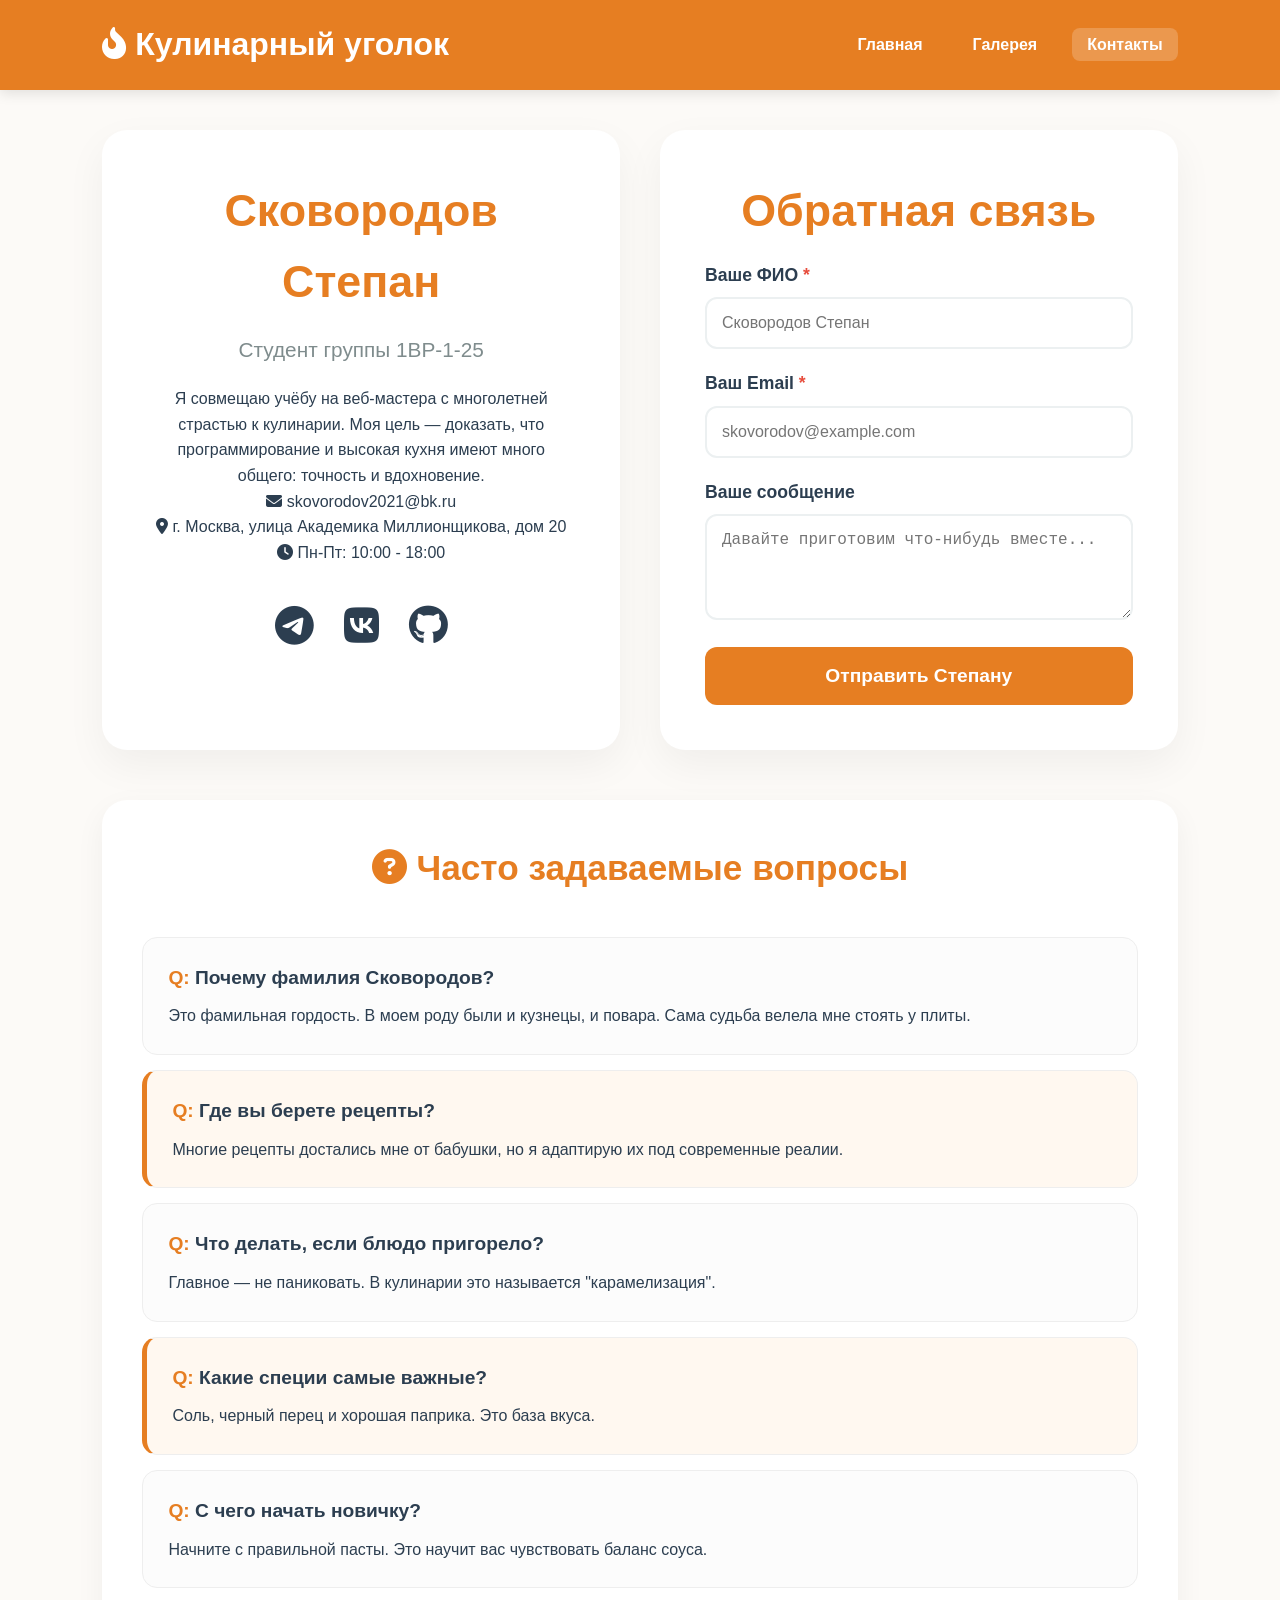
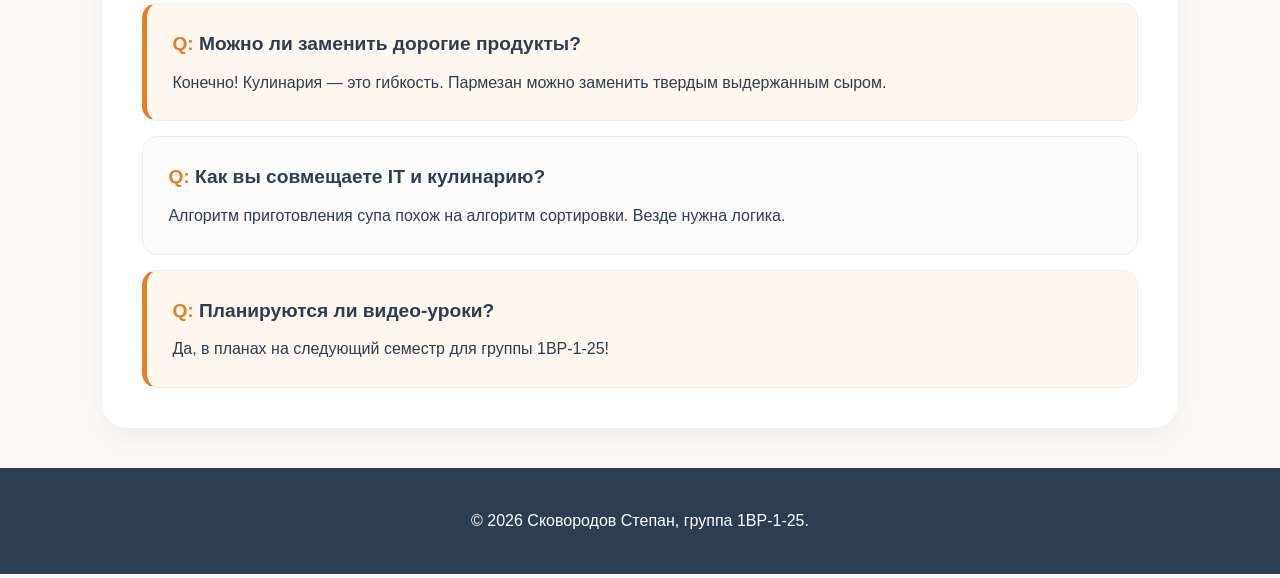
==== contacts.html @ 587f584c "Add files via upload" ====
<!DOCTYPE html>
<html lang="ru">
<head>
    <meta charset="UTF-8">
    <meta name="viewport" content="width=device-width, initial-scale=1.0">
    <title>Контакты — Сковородов Степан</title>
    <link rel="stylesheet" href="style.css">
    <link rel="stylesheet" href="https://cdnjs.cloudflare.com/ajax/libs/font-awesome/6.4.0/css/all.min.css">
</head>
<body>
    <header class="main-header">
        <div class="logo">
            <h1><i class="fas fa-fire-alt"></i> Кулинарный уголок</h1>
        </div>
        <nav class="main-nav">
            <ul class="nav-links">
                <li><a href="index.html">Главная</a></li>
                <li><a href="gallery.html">Галерея</a></li>
                <li><a href="contacts.html" class="active">Контакты</a></li>
            </ul>
        </nav>
    </header>
    <main>
        <div class="contacts-container">
            <section class="contact-card">
                <h2 class="name-title">Сковородов Степан</h2>
                <p class="group-badge">Студент группы 1ВР-1-25</p>
                <div class="bio-text">
                    <p>Я совмещаю учёбу на веб-мастера с многолетней страстью к кулинарии. Моя цель — доказать, что программирование и высокая кухня имеют много общего: точность и вдохновение.</p>
                </div>
                <div class="detailed-contacts">
                    <p><i class="fas fa-envelope"></i> skovorodov2021@bk.ru</p>
                    <p><i class="fas fa-map-marker-alt"></i> г. Москва, улица Академика Миллионщикова, дом 20</p>
                    <p><i class="fas fa-clock"></i> Пн-Пт: 10:00 - 18:00</p>
                </div>
                <div class="large-icons">
                    <div class="large-icons">
    <!-- Ссылка на Телеграм -->
    <a href="https://t.me/твой_логин" target="_blank"><i class="fab fa-telegram"></i></a>
    
    <!-- Ссылка на ВК -->
    <a href="https://vk.com/твой_id" target="_blank"><i class="fab fa-vk"></i></a>
    
    <!-- Ссылка на GitHub (ИСПРАВЛЕННАЯ) -->
    <a href="https://github.com/твой_логин_на_гитхабе" target="_blank" rel="noopener noreferrer">
        <i class="fab fa-github"></i>
    </a>
</div>
                </div>
            </section>
            <section class="contact-form-section">
                <h2>Обратная связь</h2>
                <form class="feedback-form">
                    <div class="form-group">
                        <label class="required">Ваше ФИО</label>
                        <input type="text" placeholder="Сковородов Степан" required>
                    </div>
                    <div class="form-group">
                        <label class="required">Ваш Email</label>
                        <input type="email" placeholder="skovorodov@example.com" required>
                    </div>
                    <div class="form-group">
                        <label>Ваше сообщение</label>
                        <textarea rows="4" placeholder="Давайте приготовим что-нибудь вместе..."></textarea>
                    </div>
                    <button type="submit" class="submit-btn">Отправить Степану</button>
                </form>
            </section>
        </div>
        <section class="faq-section">
            <h2 class="faq-title"><i class="fas fa-question-circle"></i> Часто задаваемые вопросы</h2>
            <div class="faq-list">
                <div class="faq-item"><h4>Почему фамилия Сковородов?</h4><p>Это фамильная гордость. В моем роду были и кузнецы, и повара. Сама судьба велела мне стоять у плиты.</p></div>
                <div class="faq-item"><h4>Где вы берете рецепты?</h4><p>Многие рецепты достались мне от бабушки, но я адаптирую их под современные реалии.</p></div>
                <div class="faq-item"><h4>Что делать, если блюдо пригорело?</h4><p>Главное — не паниковать. В кулинарии это называется "карамелизация".</p></div>
                <div class="faq-item"><h4>Какие специи самые важные?</h4><p>Соль, черный перец и хорошая паприка. Это база вкуса.</p></div>
                <div class="faq-item"><h4>С чего начать новичку?</h4><p>Начните с правильной пасты. Это научит вас чувствовать баланс соуса.</p></div>
                <div class="faq-item"><h4>Можно ли заменить дорогие продукты?</h4><p>Конечно! Кулинария — это гибкость. Пармезан можно заменить твердым выдержанным сыром.</p></div>
                <div class="faq-item"><h4>Как вы совмещаете IT и кулинарию?</h4><p>Алгоритм приготовления супа похож на алгоритм сортировки. Везде нужна логика.</p></div>
                <div class="faq-item"><h4>Планируются ли видео-уроки?</h4><p>Да, в планах на следующий семестр для группы 1ВР-1-25!</p></div>
            </div>
        </section>
    </main>
    <footer>
        <p>© 2026 Сковородов Степан, группа 1ВР-1-25.</p>
    </footer>
</body>
</html>
---- style.css ----
* { margin: 0; padding: 0; box-sizing: border-box; }
body { font-family: 'Verdana', sans-serif; background-color: #fcfaf7; color: #2c3e50; line-height: 1.6; }
::selection { background-color: #e67e22; color: white; }

.main-header {
    display: flex; justify-content: space-between; align-items: center;
    padding: 1.2rem 8%; background-color: #e67e22; color: white;
    box-shadow: 0 4px 12px rgba(0,0,0,0.1); position: sticky; top: 0; z-index: 1000;
}
.nav-links { display: flex; list-style: none; gap: 20px; }
.nav-links a { color: white; text-decoration: none; font-weight: bold; padding: 8px 15px; transition: 0.3s; }
.nav-links a.active, .nav-links a:hover { background: rgba(255,255,255,0.2); border-radius: 8px; }

main { padding: 40px 8%; }
.hero { text-align: center; background: white; padding: 60px 40px; border-radius: 25px; box-shadow: 0 10px 30px rgba(0,0,0,0.05); margin-bottom: 40px; }
.hero h2 { font-size: 2.5rem; color: #e67e22; margin-bottom: 20px; }

.features-grid { display: flex; flex-wrap: wrap; gap: 30px; justify-content: center; margin-top: 40px; }
.feature-card { flex: 1 1 300px; max-width: 350px; background: white; padding: 40px 20px; border-radius: 15px; text-align: center; box-shadow: 0 5px 15px rgba(0,0,0,0.05); transition: 0.3s; border-top: 5px solid #e67e22; }
.feature-card:hover { transform: translateY(-10px); box-shadow: 0 15px 30px rgba(230, 126, 34, 0.15); }
.feature-card i { font-size: 3rem; color: #e67e22; margin-bottom: 20px; display: block; }

.stats-panel { background: white; padding: 15px; border-radius: 50px; display: flex; justify-content: center; gap: 40px; margin-bottom: 30px; box-shadow: 0 4px 10px rgba(0,0,0,0.05); font-weight: bold; }
.gallery-grid { display: grid; grid-template-columns: repeat(auto-fill, minmax(280px, 1fr)); gap: 30px; }
.image-card { background: white; border-radius: 18px; border: 1px solid #e0e0e0; overflow: hidden; display: flex; flex-direction: column; transition: 0.3s; }
.image-card:hover { transform: translateY(-8px); border-color: #e67e22; }
.card-image { width: 100%; height: 220px; position: relative; background: #eee; overflow: hidden; display: flex; justify-content: center; align-items: center; }
.card-image img { width: 100%; height: 100%; object-fit: cover; }
.image-overlay { position: absolute; top: 0; left: 0; width: 100%; height: 100%; background: rgba(0,0,0,0.4); display: flex; justify-content: center; align-items: center; opacity: 0; visibility: hidden; transition: 0.3s; z-index: 5; }
.image-card:hover .image-overlay { opacity: 1; visibility: visible; }
.like-btn { background: white; color: #e67e22; border: none; padding: 10px 20px; border-radius: 30px; font-weight: bold; cursor: pointer; }
.like-btn.liked { background: #e74c3c !important; color: white !important; }
.card-content { padding: 20px; text-align: center; border-top: 1px solid #f5f5f5; flex-grow: 1; }

.contacts-container { display: flex; flex-wrap: wrap; gap: 40px; justify-content: center; align-items: stretch; margin-bottom: 50px; }
.contact-card, .contact-form-section { flex: 1 1 500px; background: white; padding: 45px; border-radius: 25px; box-shadow: 0 15px 40px rgba(0,0,0,0.05); text-align: center; }
.name-title, .contact-form-section h2 { font-size: 2.8rem; color: #e67e22; margin-bottom: 15px; }
.group-badge { font-size: 1.3rem; color: #7f8c8d; margin-bottom: 20px; }
.large-icons { display: flex; justify-content: center; gap: 30px; margin-top: 20px; }
.large-icons i { font-size: 2.5rem; color: #2c3e50; transition: 0.3s; }
.large-icons i:hover { color: #e67e22; transform: scale(1.2); }
.feedback-form { text-align: left; }
.form-group { margin-bottom: 20px; }
.form-group label { display: block; font-weight: bold; margin-bottom: 8px; font-size: 1.1rem; }
.form-group input, .form-group textarea { width: 100%; padding: 15px; border: 2px solid #ecf0f1; border-radius: 12px; font-size: 1rem; }
.required::after { content: " *"; color: #e74c3c; }
.submit-btn { background: #e67e22; color: white; border: none; padding: 18px; border-radius: 12px; width: 100%; font-size: 1.2rem; font-weight: bold; cursor: pointer; }

.faq-section { margin-top: 50px; background: white; padding: 40px; border-radius: 25px; box-shadow: 0 10px 30px rgba(0,0,0,0.05); }
.faq-title { text-align: center; font-size: 2.2rem; color: #e67e22; margin-bottom: 40px; }
.faq-list { display: flex; flex-direction: column; gap: 15px; }
.faq-item { padding: 25px; border-radius: 15px; background-color: #fcfcfc; border: 1px solid #eee; transition: 0.3s; text-align: left; }
.faq-item:nth-child(even) { background-color: #fff8f0; border-left: 5px solid #e67e22; }
.faq-item h4 { font-size: 1.2rem; color: #2c3e50; margin-bottom: 10px; }
.faq-item h4::before { content: "Q: "; color: #e67e22; }
.faq-item:hover { transform: translateX(10px); border-color: #e67e22; }

footer { text-align: center; padding: 40px; background: #2c3e50; color: white; }
@media (max-width: 768px) { .main-header { flex-direction: column; } .nav-links { margin-top: 15px; } .name-title, .contact-form-section h2 { font-size: 2rem; } }
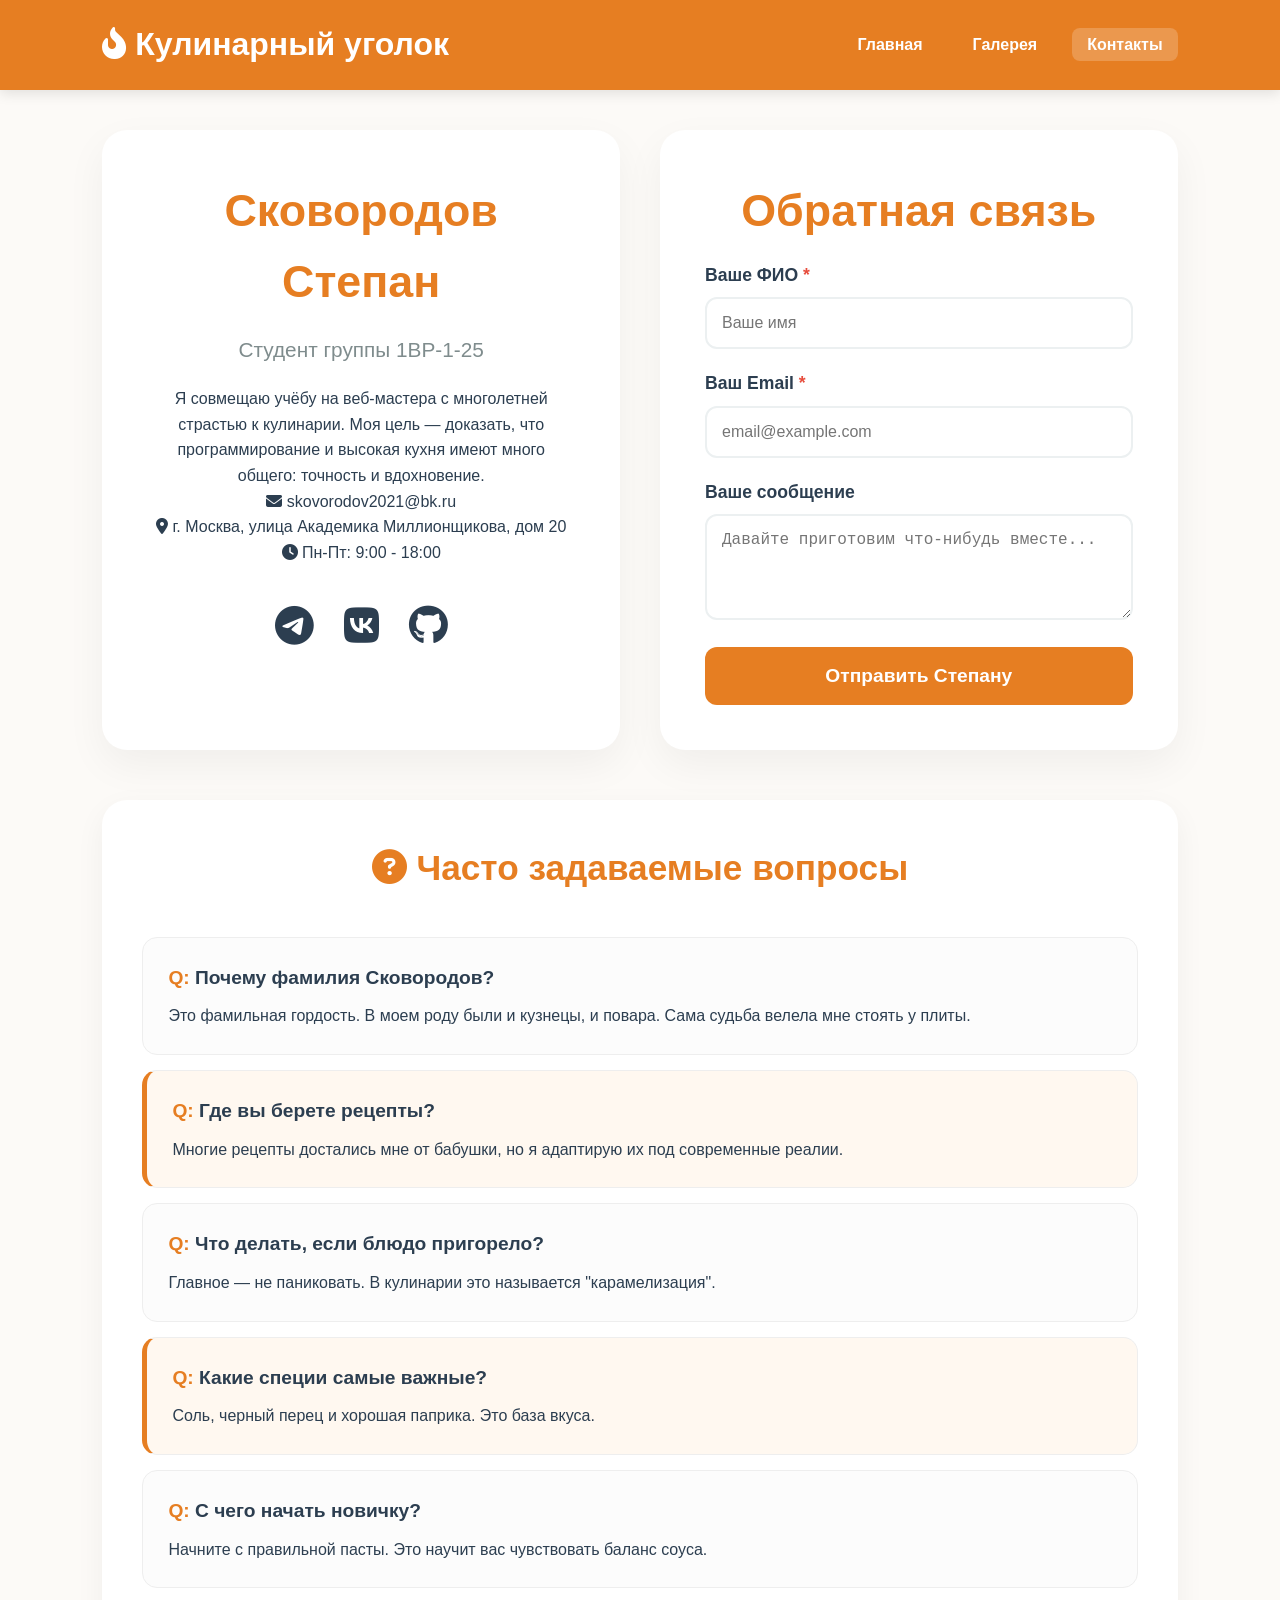
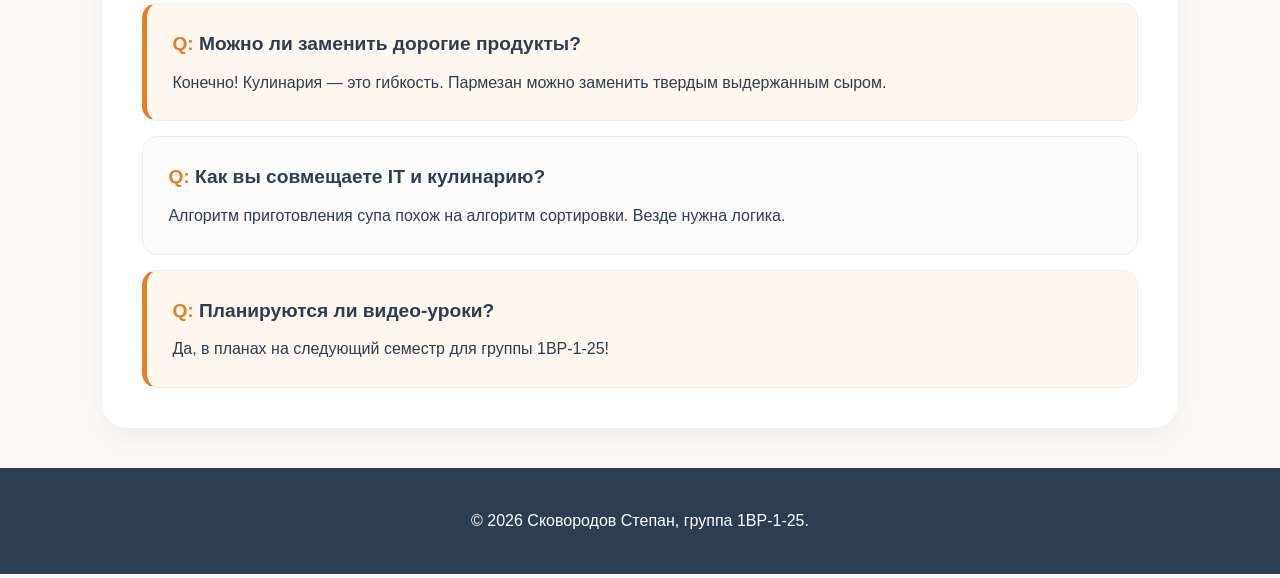
==== commit 119eebce: "contacts.html" ====
--- a/contacts.html
+++ b/contacts.html
@@ -31,18 +31,15 @@
                 <div class="detailed-contacts">
                     <p><i class="fas fa-envelope"></i> skovorodov2021@bk.ru</p>
                     <p><i class="fas fa-map-marker-alt"></i> г. Москва, улица Академика Миллионщикова, дом 20</p>
-                    <p><i class="fas fa-clock"></i> Пн-Пт: 10:00 - 18:00</p>
+                    <p><i class="fas fa-clock"></i> Пн-Пт: 9:00 - 18:00</p>
                 </div>
                 <div class="large-icons">
                     <div class="large-icons">
-    <!-- Ссылка на Телеграм -->
-    <a href="https://t.me/твой_логин" target="_blank"><i class="fab fa-telegram"></i></a>
+    <a href="https://t.me/justxvix" target="_blank"><i class="fab fa-telegram"></i></a>
     
-    <!-- Ссылка на ВК -->
-    <a href="https://vk.com/твой_id" target="_blank"><i class="fab fa-vk"></i></a>
+    <a href="https://vk.com/flor1alis" target="_blank"><i class="fab fa-vk"></i></a>
     
-    <!-- Ссылка на GitHub (ИСПРАВЛЕННАЯ) -->
-    <a href="https://github.com/твой_логин_на_гитхабе" target="_blank" rel="noopener noreferrer">
+    <a href="https://github.com/AllSunn" target="_blank" rel="noopener noreferrer">
         <i class="fab fa-github"></i>
     </a>
 </div>
@@ -53,11 +50,11 @@
                 <form class="feedback-form">
                     <div class="form-group">
                         <label class="required">Ваше ФИО</label>
-                        <input type="text" placeholder="Сковородов Степан" required>
+                        <input type="text" placeholder="Ваше имя" required>
                     </div>
                     <div class="form-group">
                         <label class="required">Ваш Email</label>
-                        <input type="email" placeholder="skovorodov@example.com" required>
+                        <input type="email" placeholder="email@example.com" required>
                     </div>
                     <div class="form-group">
                         <label>Ваше сообщение</label>
@@ -85,4 +82,4 @@
         <p>© 2026 Сковородов Степан, группа 1ВР-1-25.</p>
     </footer>
 </body>
-</html>+</html>
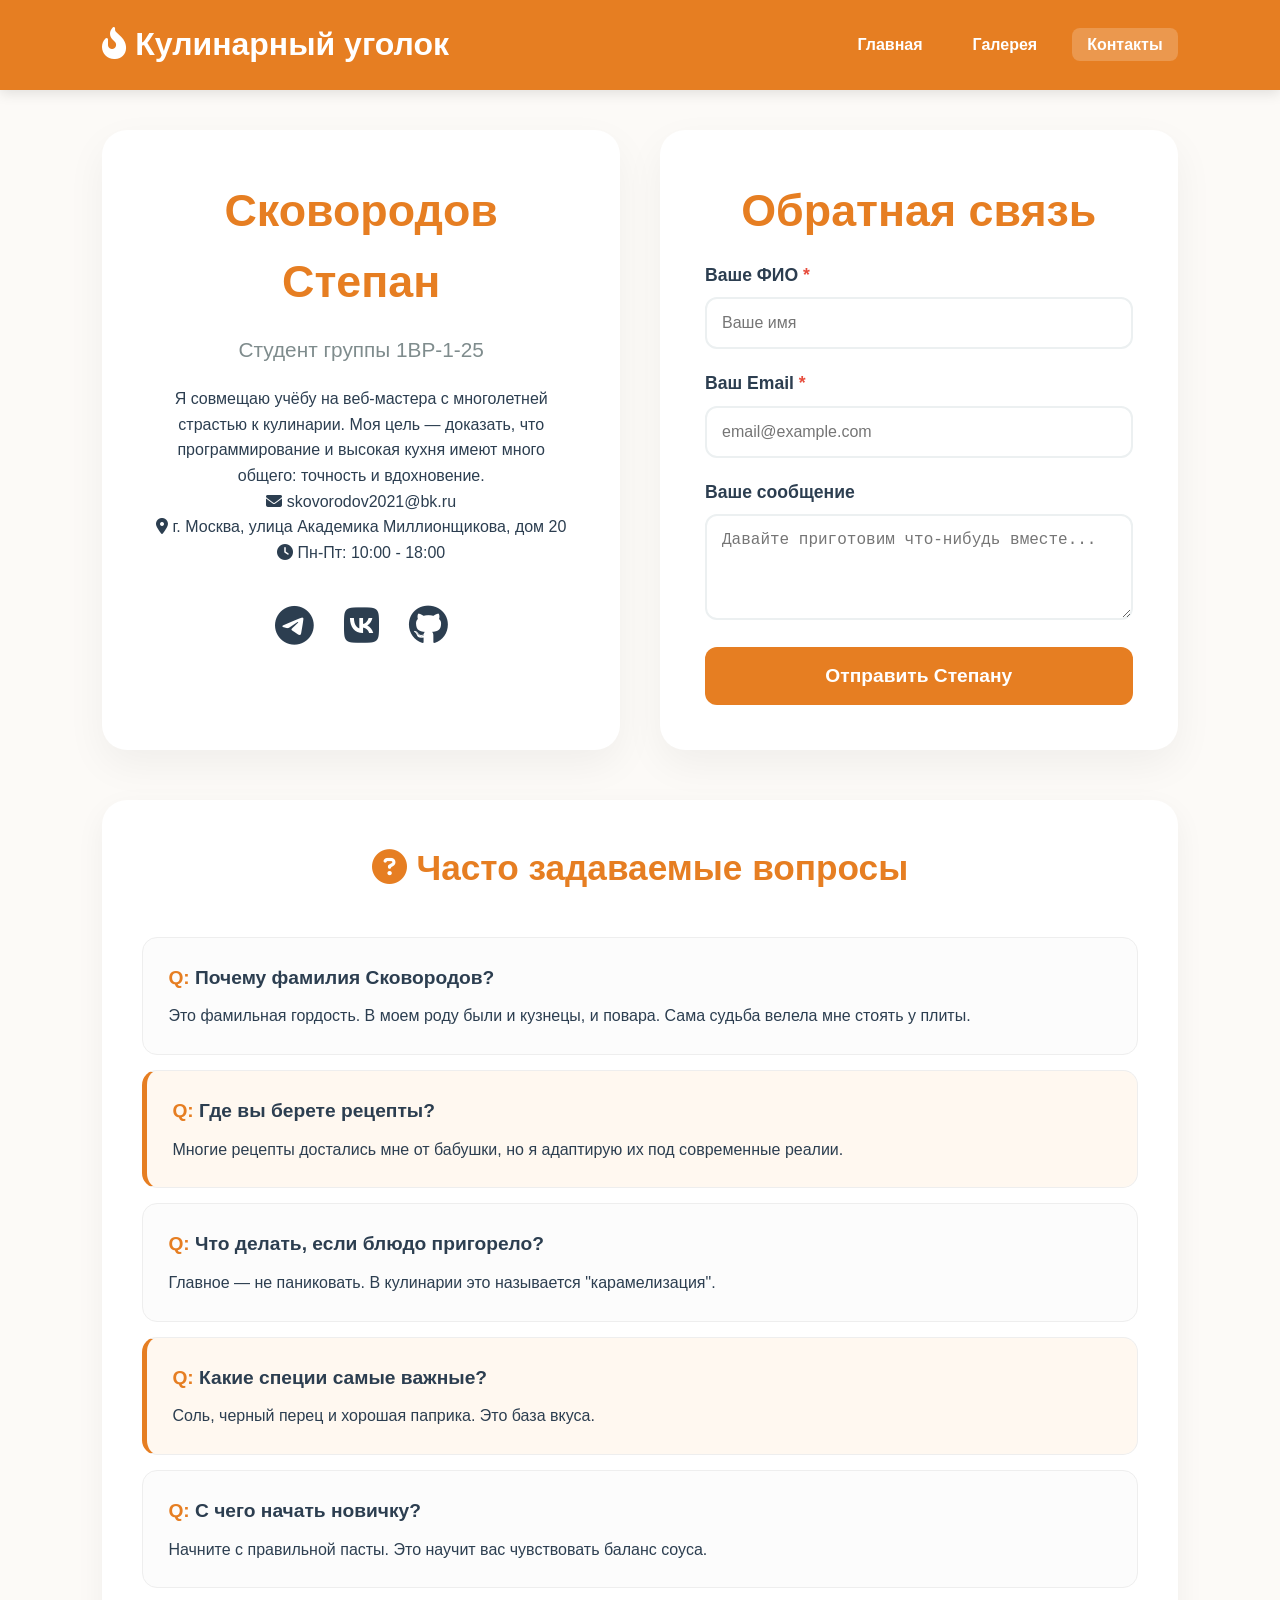
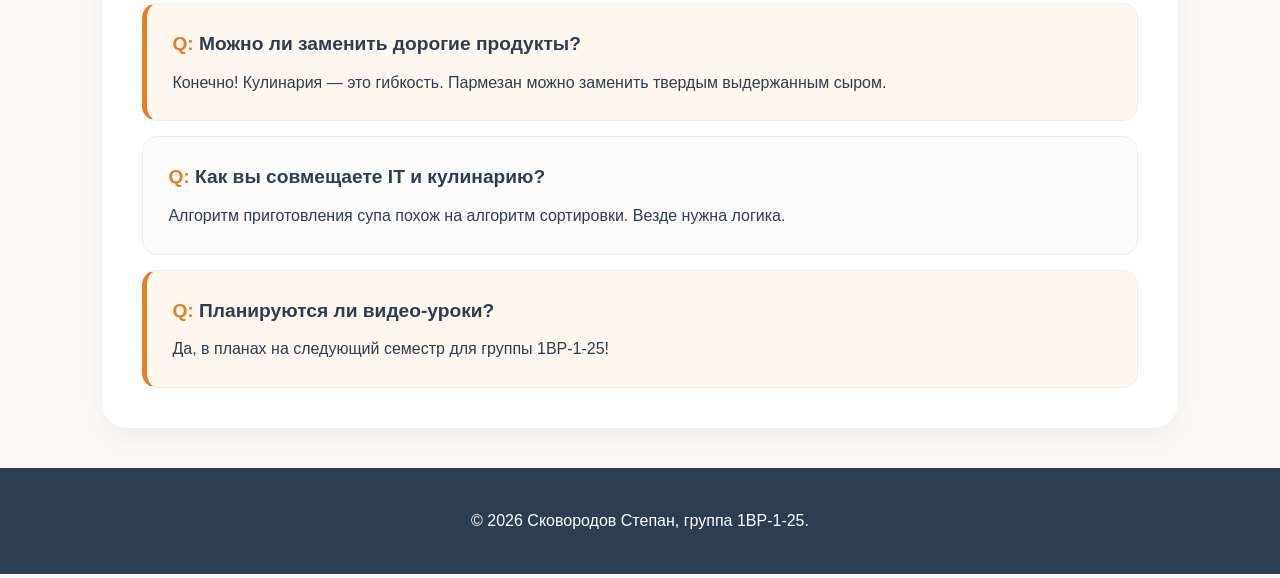
==== commit cdb5ab04: "Создан сайт-блог добавлены все файлы сайта" ====
--- a/contacts.html
+++ b/contacts.html
@@ -31,7 +31,7 @@
                 <div class="detailed-contacts">
                     <p><i class="fas fa-envelope"></i> skovorodov2021@bk.ru</p>
                     <p><i class="fas fa-map-marker-alt"></i> г. Москва, улица Академика Миллионщикова, дом 20</p>
-                    <p><i class="fas fa-clock"></i> Пн-Пт: 9:00 - 18:00</p>
+                    <p><i class="fas fa-clock"></i> Пн-Пт: 10:00 - 18:00</p>
                 </div>
                 <div class="large-icons">
                     <div class="large-icons">
@@ -82,4 +82,4 @@
         <p>© 2026 Сковородов Степан, группа 1ВР-1-25.</p>
     </footer>
 </body>
-</html>
+</html>
